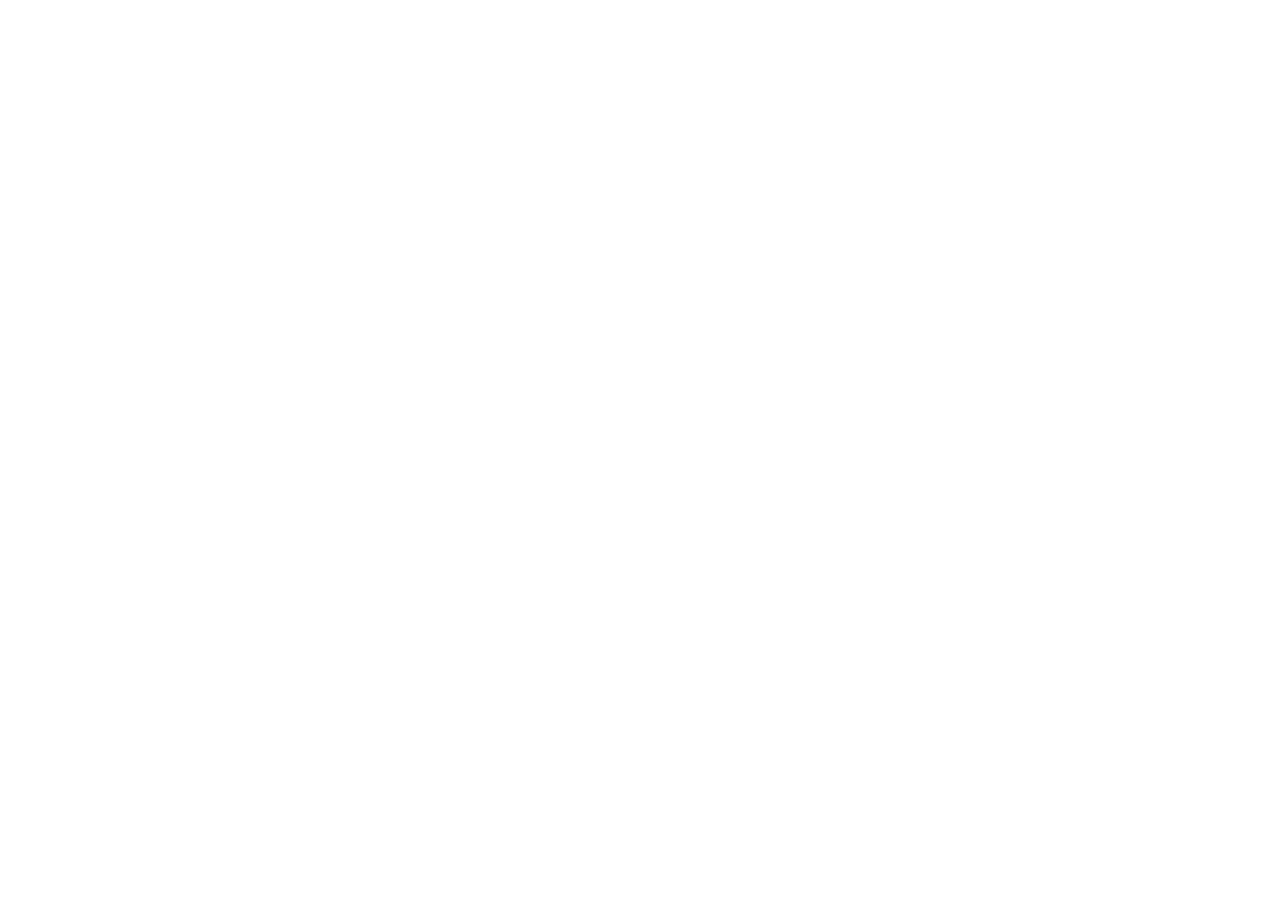
==== index.html @ 837a0778 "add estructura html" ====
<!DOCTYPE html>
<html lang="es">
    <head>
        <title>Odin Recipes</title>
        <meta charset="UTF-8">
    </head>
    <body>
        <div class="conteiner">

        </div>
    </body>
</html>
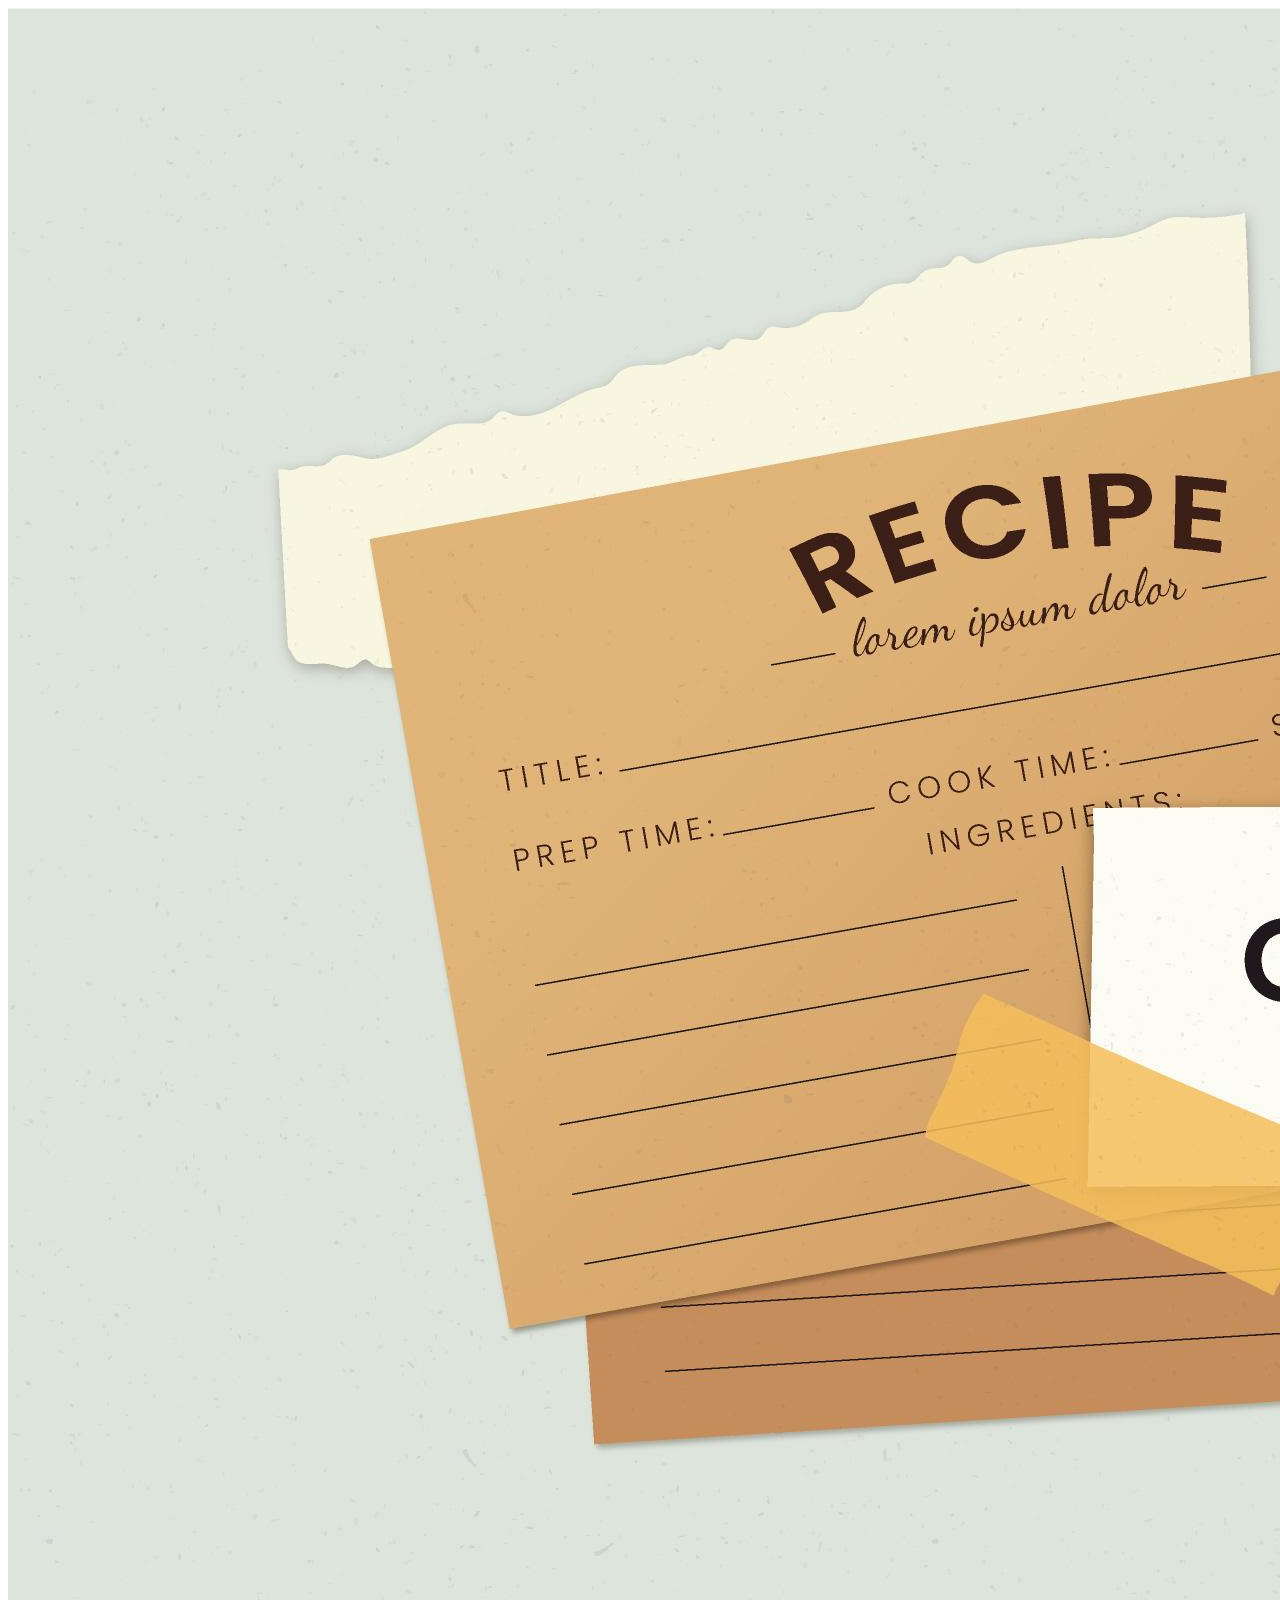
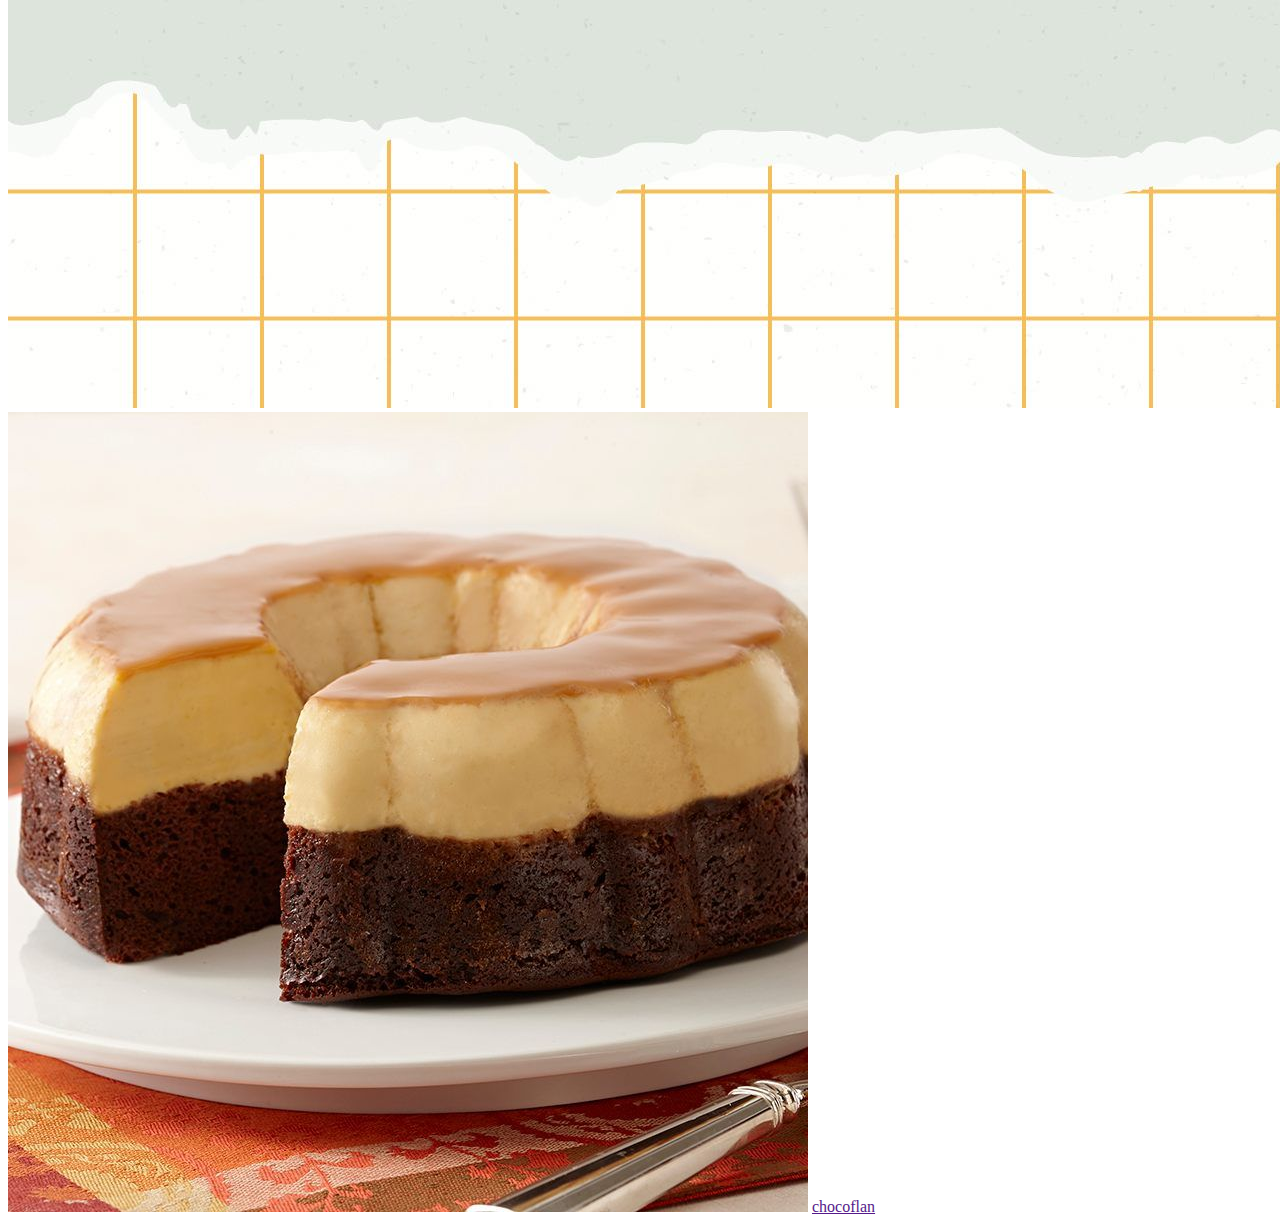
==== commit 3fa9214b: "imagenes y modificaciones" ====
--- a/index.html
+++ b/index.html
@@ -2,10 +2,22 @@
 <html lang="es">
     <head>
         <title>Odin Recipes</title>
-        <meta charset="UTF-8">
+        <meta charset="utf-8">
+        <link rel="stylesheet" href="">
     </head>
     <body>
-        <div class="conteiner">
+        <div class="contenidoPrincipal">
+
+            <img src="./img/5180363.jpeg">
+
+            <div class="categorias">
+
+                <div class="contenedor">
+                    <img src="./img/chocoflan.jpeg">
+                    <a href="">chocoflan</a>
+                </div>
+
+            </div>
 
         </div>
     </body>
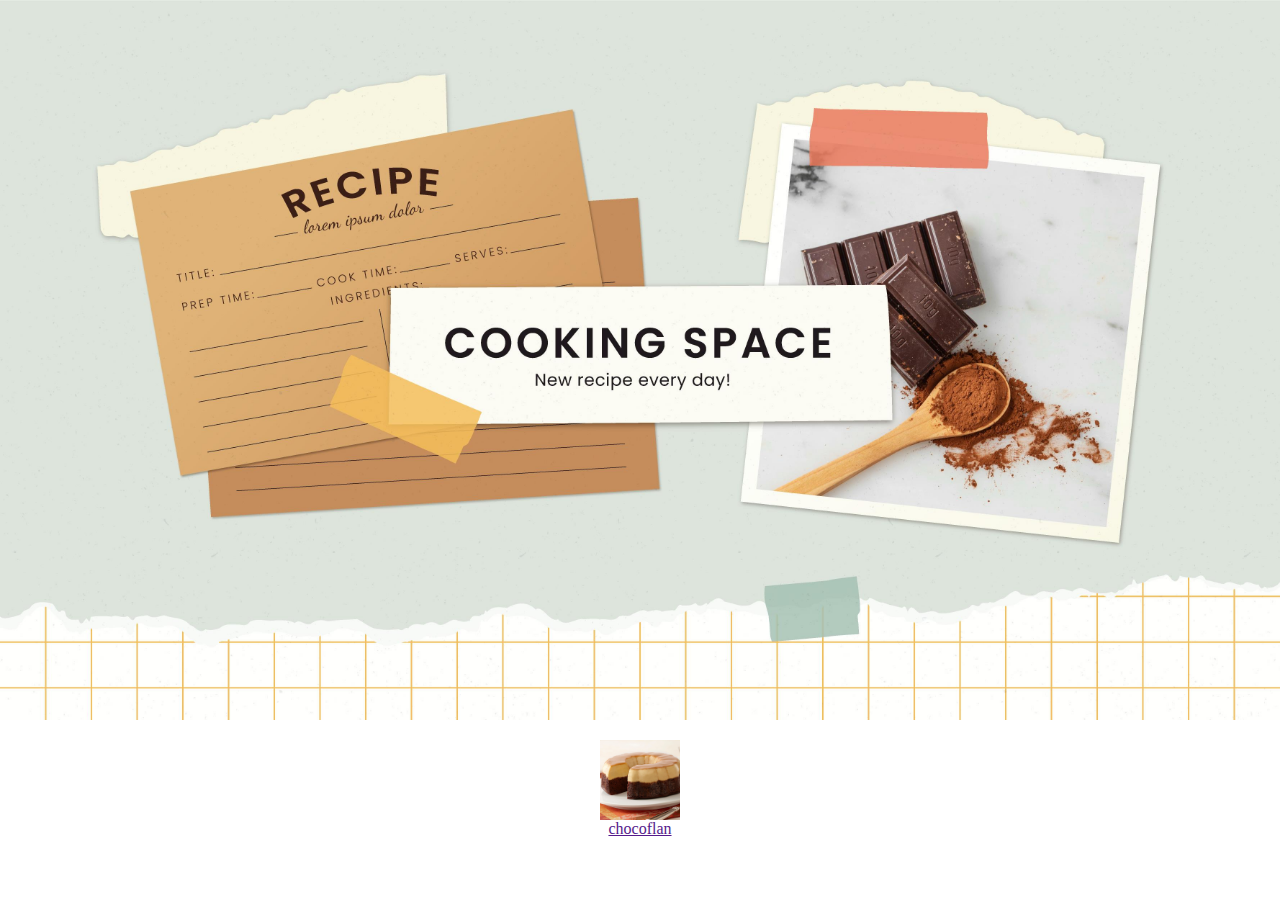
==== commit 883193a0: "estructura principal" ====
--- a/index.html
+++ b/index.html
@@ -3,14 +3,14 @@
     <head>
         <title>Odin Recipes</title>
         <meta charset="utf-8">
-        <link rel="stylesheet" href="">
+        <link rel="stylesheet" href="style.css">
     </head>
     <body>
         <div class="contenidoPrincipal">
 
             <img src="./img/5180363.jpeg">
 
-            <div class="categorias">
+            <div class="recetas">
 
                 <div class="contenedor">
                     <img src="./img/chocoflan.jpeg">
--- a/style.css
+++ b/style.css
@@ -0,0 +1,19 @@
+* {
+    margin: 0px;
+}
+
+.contenidoPrincipal {
+    display: flex;
+    flex-direction: column;
+    gap: 20px;
+}
+
+.contenedor {
+    display:flex;
+    flex-direction: column;
+    align-items: center;
+}
+
+.contenedor img {
+    width: 80px;
+}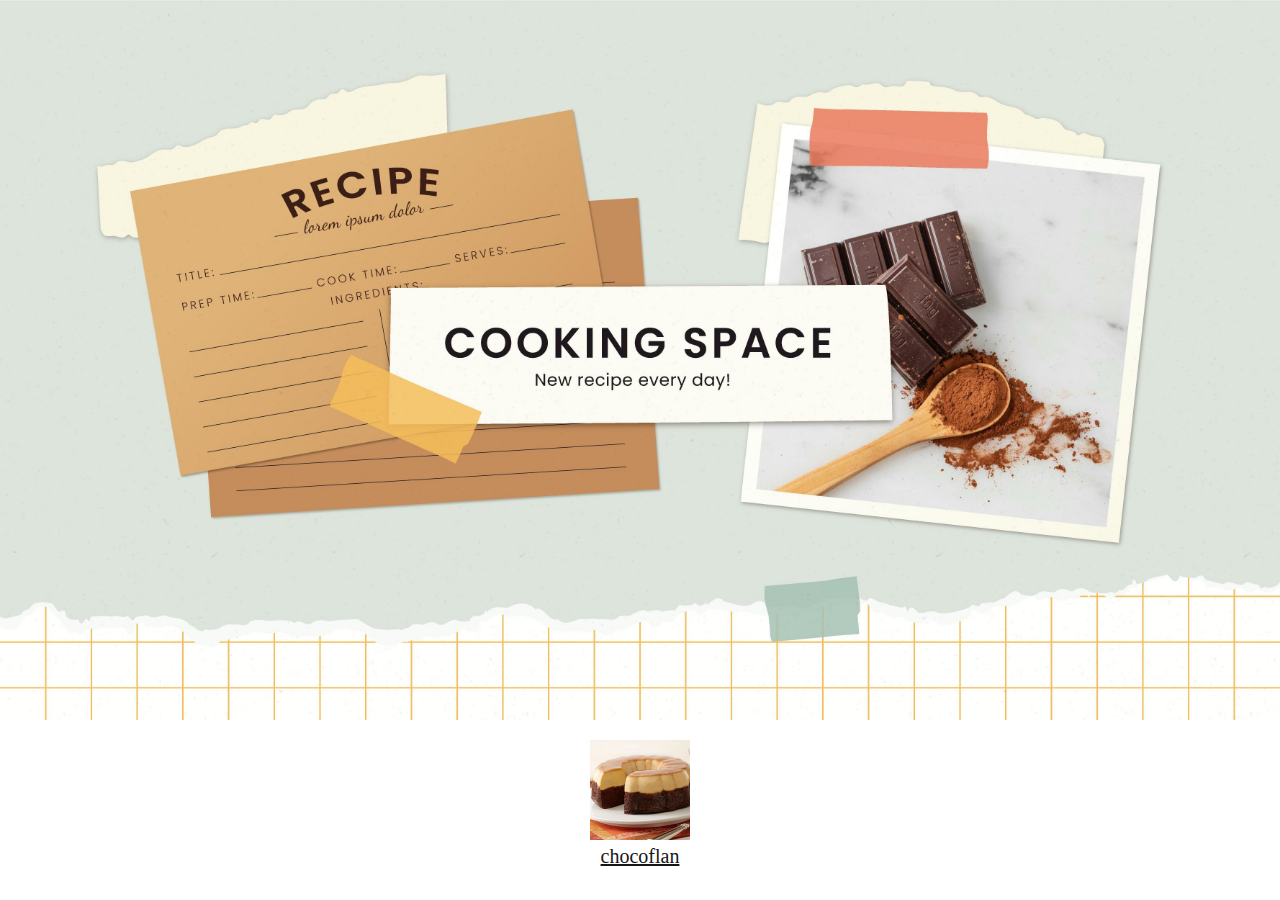
==== commit 52317e0a: "add receta" ====
--- a/index.html
+++ b/index.html
@@ -13,8 +13,8 @@
             <div class="recetas">
 
                 <div class="contenedor">
-                    <img src="./img/chocoflan.jpeg">
-                    <a href="">chocoflan</a>
+                    <a href="./recetas/chocoflan.html"><img src="./img/chocoflan.jpeg"></a>
+                     <a href="./recetas/chocoflan.html">chocoflan</a>
                 </div>
 
             </div>
--- a/style.css
+++ b/style.css
@@ -15,5 +15,10 @@
 }
 
 .contenedor img {
-    width: 80px;
+    width: 100px;
+}
+
+a {
+    font-size: 20px;
+    color: rgb(21, 21, 22);
 }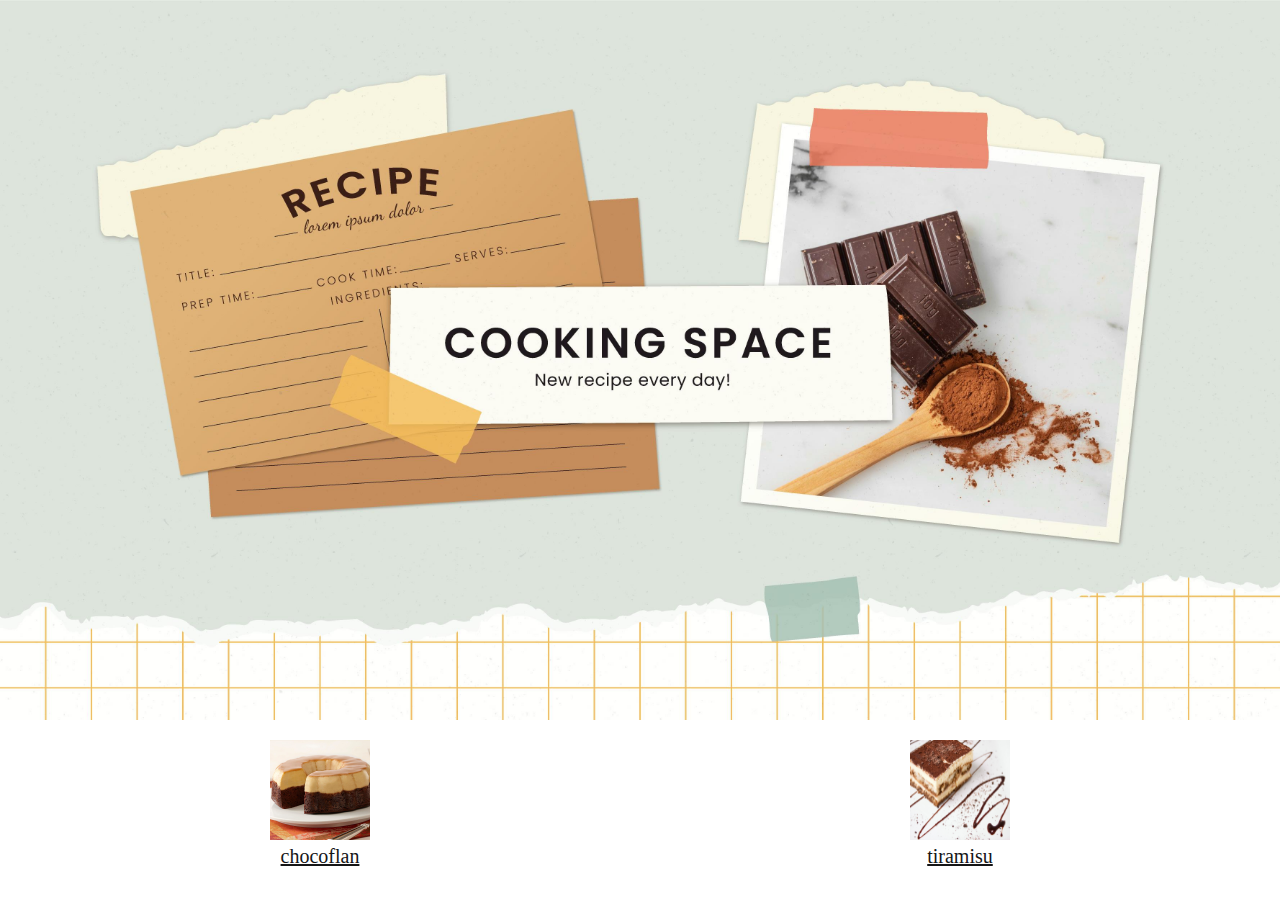
==== commit 997b0354: "pagina agregada" ====
--- a/index.html
+++ b/index.html
@@ -17,6 +17,11 @@
                      <a href="./recetas/chocoflan.html">chocoflan</a>
                 </div>
 
+                <div class="contenedor">
+                    <a href="./recetas/tiramisu.html"><img src="./img/tiramisu.jpg"></a>
+                     <a href="./recetas/tiramisu.html">tiramisu</a>
+                </div>
+
             </div>
 
         </div>
--- a/style.css
+++ b/style.css
@@ -8,6 +8,11 @@
     gap: 20px;
 }
 
+.recetas {
+    display: flex;
+    justify-content: space-around;
+}
+
 .contenedor {
     display:flex;
     flex-direction: column;
@@ -16,6 +21,7 @@
 
 .contenedor img {
     width: 100px;
+    height: 100px;
 }
 
 a {
